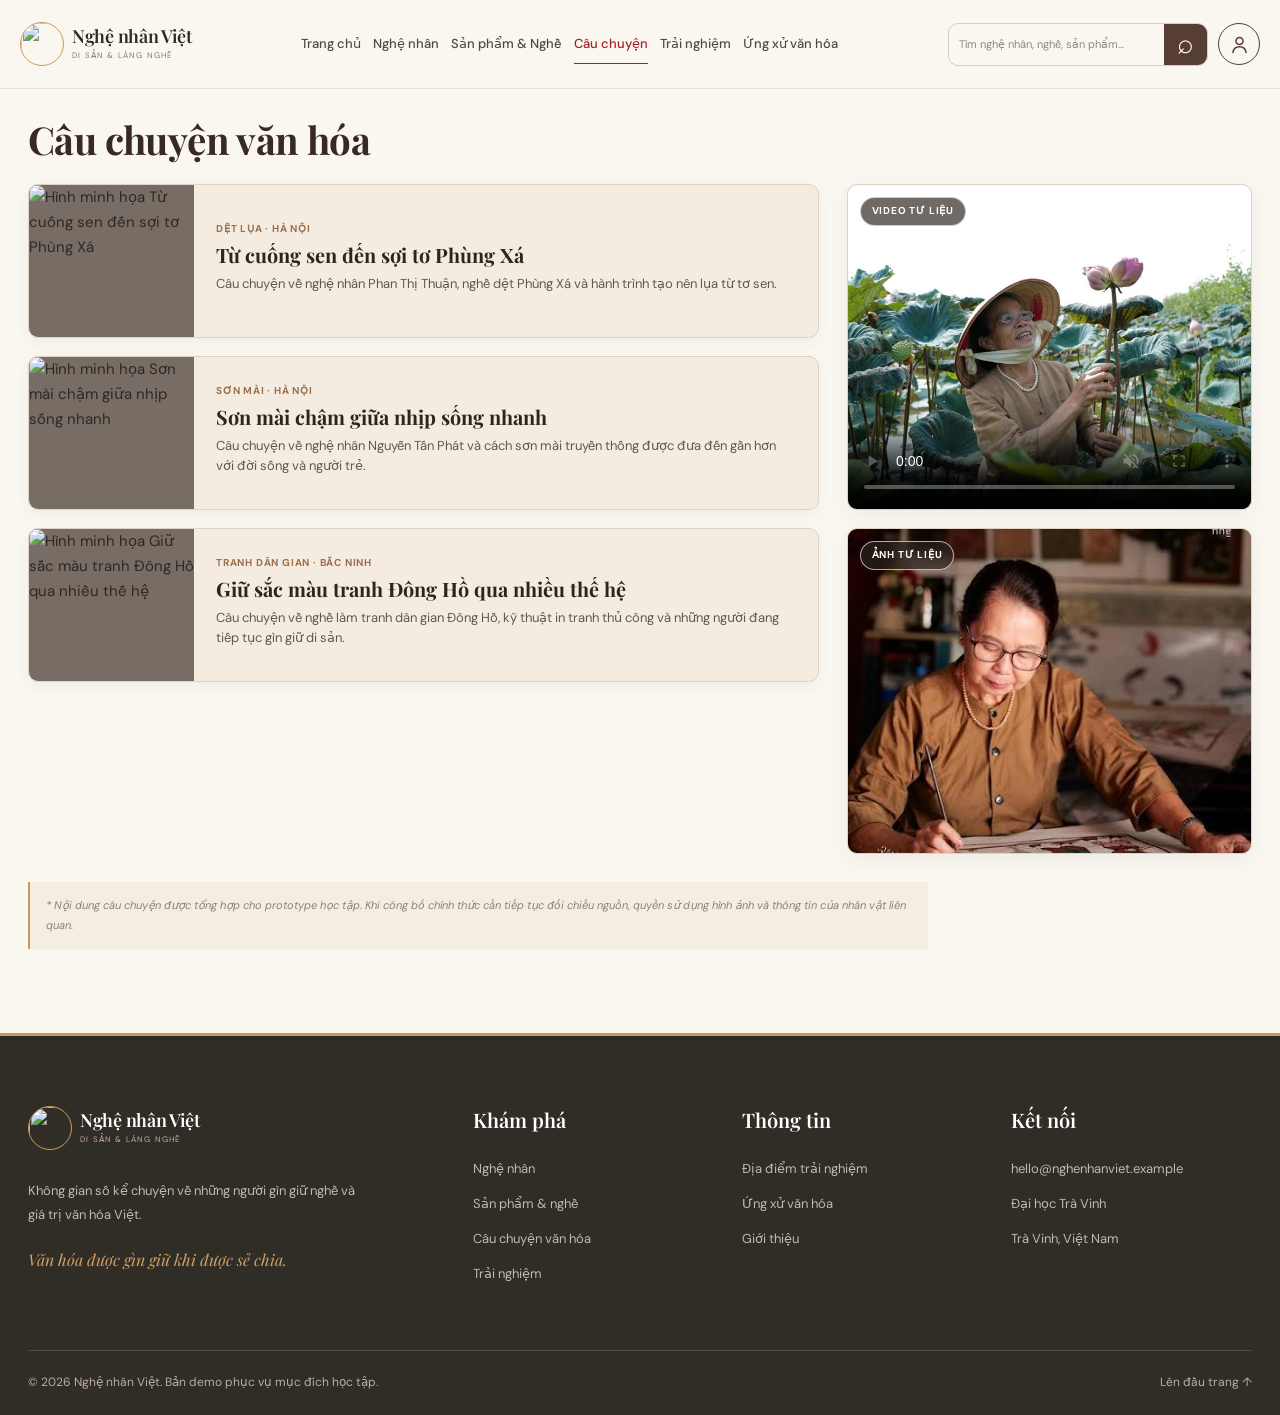
==== html/cau-chuyen-van-hoa.html @ 0ec43ced "first commit" ====
<!doctype html>
<html lang="vi">
<head>
<meta charset="utf-8">
<meta name="viewport" content="width=device-width, initial-scale=1">
<meta name="description" content="Những câu chuyện về nghệ nhân, làng nghề và tri thức văn hóa được lưu truyền qua nhiều thế hệ.">
<meta name="theme-color" content="#faf7f1">
<title>Câu chuyện văn hóa | Nghệ nhân Việt</title>

<link rel="preconnect" href="https://fonts.googleapis.com">
<link rel="preconnect" href="https://fonts.gstatic.com" crossorigin>
<link href="https://fonts.googleapis.com/css2?family=DM+Sans:wght@400;500;600;700&amp;family=Playfair+Display:wght@400;500;600;700&amp;display=swap" rel="stylesheet">

<link rel="stylesheet" href="../css/stylecauchuyenvanhoa.css">

<script src="../js/script.js" defer></script>
<script src="../js/search.js" defer></script>
<script src="../js/content-data.js" defer></script>
<script>
window.addEventListener('DOMContentLoaded', () => {
  if (window.NepVietData && Array.isArray(window.NepVietData.stories) && window.NepVietData.stories.length < 4) {
    window.NepVietData.stories.push({
      id: 4,
      title: 'Giữ hồn mộc Kim Bồng bên dòng Thu Bồn',
      shortTitle: 'Mộc Kim Bồng',
      category: 'Mộc truyền thống · Đà Nẵng',
      artistId: 4,
      image: '../images/artisans/huynh-suong/portrait.webp',
      inlineImage: '../images/artisans/huynh-suong/portrait.webp',
      description: 'Câu chuyện về Nghệ nhân Ưu tú Huỳnh Sướng và hành trình nối dài nghề mộc Kim Bồng từ trùng tu kiến trúc cổ đến du lịch làng nghề.',
      lead: 'Từ những nhát đục cha truyền con nối bên dòng Thu Bồn, nghề mộc Kim Bồng vẫn bền bỉ hiện diện trong kiến trúc gỗ và những sản phẩm thủ công tinh xảo.',
      opening: 'Sinh ra trong gia đình nhiều đời làm nghề mộc tại Cẩm Kim, Hội An, Nghệ nhân Ưu tú Huỳnh Sướng tiếp nối kỹ thuật chạm khắc gỗ truyền thống và góp phần đào tạo nhiều thế hệ thợ trẻ tại địa phương.',
      sections: [
        {
          title: 'Từ nghề mộc gia truyền đến bảo tồn kiến trúc cổ',
          text: 'Nghề mộc Kim Bồng gắn liền với những công trình nhà gỗ, đình chùa và phố cổ Hội An. Kỹ thuật ghép mộng và chạm khắc thủ công đòi hỏi sự am hiểu chất liệu gỗ cũng như đôi tay lành nghề.'
        }
      ],
      quote: 'Giữ nghề là giữ lấy ký ức và tâm huyết của bao thế hệ cha ông gửi vào từng thớ gỗ.',
      sources: []
    });
  }
}, { capture: true });
</script>
<script src="../js/content-pages.js" defer></script>
<script src="../js/luutam.js" defer></script>
</head>

<body data-page="stories">

<a class="skip-link" href="#main">Bỏ qua điều hướng</a>

<header class="site-header" id="top">
<div class="container header-inner">

<a class="brand" href="./index.html" aria-label="Nghệ nhân Việt - Trang chủ">
<img class="brand-mark-image" src="../images/logo-nghe-nhan.jpg" alt="" aria-hidden="true">
<span class="brand-copy">
<strong>Nghệ nhân Việt</strong>
<small>Di sản &amp; làng nghề</small>
</span>
</a>

<button class="menu-toggle" type="button" aria-label="Mở menu" aria-expanded="false" aria-controls="primary-nav">
<span></span><span></span><span></span>
</button>

<nav class="primary-nav" id="primary-nav" aria-label="Điều hướng chính">
<a class="nav-link" href="./index.html">Trang chủ</a>
<a class="nav-link" href="./nghe-nhan.html">Nghệ nhân</a>
<a class="nav-link" href="./san-pham.html">Sản phẩm &amp; Nghề</a>
<a class="nav-link active" href="./cau-chuyen-van-hoa.html" aria-current="page">Câu chuyện</a>
<a class="nav-link" href="./trai-nghiem.html">Trải nghiệm</a>
<a class="nav-link" href="./huong-dan-van-hoa.html">Ứng xử văn hóa</a>
</nav>

<div class="header-search-wrap">
<form class="header-search" action="tim-kiem.html" method="get" role="search">
<label class="visually-hidden" for="header-q">Tìm nội dung</label>
<input id="header-q" name="q" type="search" placeholder="Tìm nghệ nhân, nghề, sản phẩm...">
<button type="submit" aria-label="Tìm kiếm">⌕</button>
</form>
</div>

<div class="header-account">
<a class="header-me" href="./toi.html" aria-label="Tôi" title="Tôi">
<svg viewBox="0 0 24 24" width="21" height="21" aria-hidden="true">
<circle cx="12" cy="8" r="4" fill="none" stroke="currentColor" stroke-width="1.8"></circle>
<path d="M4.5 21c.7-4.3 3.2-6.5 7.5-6.5s6.8 2.2 7.5 6.5"
fill="none"
stroke="currentColor"
stroke-width="1.8"
stroke-linecap="round"></path>
</svg>
<span class="me-badge" id="me-badge" hidden></span>
</a>
</div>

</div>
</header>

<button
class="floating-back"
type="button"
aria-label="Quay lại trang trước"
onclick="if (history.length > 1) { history.back(); } else { window.location.href='./index.html'; }"
>
<span aria-hidden="true">←</span>
</button>

<main id="main">

<section class="story-page-section" aria-labelledby="story-page-title">
<div class="container">

<header class="story-page-header">
<h1 id="story-page-title">Câu chuyện văn hóa</h1>
</header>

<div class="story-main-layout">

<!-- CỘT TRÁI: DANH SÁCH CÂU CHUYỆN DẠNG THẺ NGANG -->
<div class="story-list-column">
<div class="content-grid story-editorial-grid" id="story-grid"></div>

<noscript>
Bật JavaScript để hiển thị danh sách và liên kết chi tiết.
</noscript>
</div>

<!-- CỘT PHẢI: KHUNG VIDEO Ở TRÊN & KHUNG ẢNH Ở DƯỚI -->
<aside class="story-media-sidebar" aria-label="Tư liệu video và hình ảnh làng nghề">

<div class="story-media-box story-video-box">
<video
class="story-side-video"
controls
autoplay
muted
loop
playsinline
poster="../images/thuan.jpg"
>
<source src="../images/video-lang-nghe.mp4" type="video/mp4">
Trình duyệt của bạn không hỗ trợ phát video.
</video>
<span class="story-media-tag">Video tư liệu</span>
</div>

<div class="story-media-box story-photo-box">
<img
class="story-side-image"
src="../images/oanh.jpg"
alt="Hình ảnh tư liệu câu chuyện văn hóa làng nghề"
loading="lazy"
>
<span class="story-media-tag">Ảnh tư liệu</span>
</div>

</aside>

</div>

<p class="demo-note">
* Nội dung câu chuyện được tổng hợp cho prototype học tập.
Khi công bố chính thức cần tiếp tục đối chiếu nguồn, quyền sử dụng hình ảnh
và thông tin của nhân vật liên quan.
</p>

</div>
</section>

</main>

<footer class="site-footer" id="footer">
<div class="container footer-main">

<div class="footer-brand">
<a class="brand brand-light" href="./index.html">
<img class="brand-mark-image" src="../images/logo-nghe-nhan.jpg" alt="" aria-hidden="true">
<span class="brand-copy">
<strong>Nghệ nhân Việt</strong>
<small>Di sản &amp; làng nghề</small>
</span>
</a>
<p>Không gian số kể chuyện về những người gìn giữ nghề và giá trị văn hóa Việt.</p>
<span class="footer-motto">Văn hóa được gìn giữ khi được sẻ chia.</span>
</div>

<div class="footer-column">
<h3>Khám phá</h3>
<a href="./nghe-nhan.html">Nghệ nhân</a>
<a href="./san-pham.html">Sản phẩm &amp; nghề</a>
<a href="./cau-chuyen-van-hoa.html">Câu chuyện văn hóa</a>
<a href="./trai-nghiem.html">Trải nghiệm</a>
</div>

<div class="footer-column">
<h3>Thông tin</h3>
<a href="./trai-nghiem.html">Địa điểm trải nghiệm</a>
<a href="./huong-dan-van-hoa.html">Ứng xử văn hóa</a>
<a href="./index.html#about">Giới thiệu</a>
</div>

<div class="footer-column footer-contact">
<h3>Kết nối</h3>
<a href="mailto:hello@nghenhanviet.example">hello@nghenhanviet.example</a>
<span>Đại học Trà Vinh</span>
<span>Trà Vinh, Việt Nam</span>
</div>

</div>

<div class="container footer-bottom">
<span>© 2026 Nghệ nhân Việt. Bản demo phục vụ mục đích học tập.</span>
<a href="#top">Lên đầu trang ↑</a>
</div>
</footer>

<button class="back-to-top" type="button" aria-label="Lên đầu trang">↑</button>

<script>
(() => {
    const backButton = document.querySelector('.floating-back');
    if (!backButton) return;

    const toggleBackButton = () => {
        if (window.scrollY > 160) {
            backButton.classList.add('is-visible');
        } else {
            backButton.classList.remove('is-visible');
        }
    };

    window.addEventListener('scroll', toggleBackButton, { passive: true });
    toggleBackButton();
})();
</script>

</body>
</html>
---- css/stylecauchuyenvanhoa.css ----
body {
    opacity: 1;
    transition: opacity .22s ease;
}

body.page-leaving {
    opacity: 0;
}

body.page-entering {
    animation: pageEnter .35s ease both;
}

@keyframes pageEnter {
    from { opacity: 0; }
    to { opacity: 1; }
}

/* 1. CƠ BẢN ----------------------------------------------- */

*, *::before, *::after { box-sizing: border-box; }

html { scroll-behavior: smooth; }

body {
    margin: 0;
    min-width: 320px;
    background: #faf7f1;
    color: #2d2824;
    font-family: "DM Sans", Arial, sans-serif;
    font-size: 15px;
    line-height: 1.65;
    -webkit-font-smoothing: antialiased;
}

a { color: inherit; text-decoration: none; }

img { display: block; max-width: 100%; }

button, input, select { font: inherit; }

button { cursor: pointer; }

:where(a, button, input, select):focus-visible { outline: 2px solid #c99b5b; outline-offset: 3px; }

.container { width: min(1320px, calc(100% - 56px)); margin-inline: auto; }

.visually-hidden {
    position: absolute;
    width: 1px;
    height: 1px;
    margin: -1px;
    padding: 0;
    overflow: hidden;
    clip: rect(0, 0, 0, 0);
    white-space: nowrap;
    border: 0;
}

.skip-link {
    position: fixed;
    z-index: 1000;
    top: 8px;
    left: 12px;
    padding: 10px 15px;
    background: #ffffff;
    color: #573e32;
    border-radius: 10px;
    transform: translateY(-160%);
}

.skip-link:focus { transform: translateY(0); }

/* 2. HEADER — ĐỒNG BỘ TRANG INDEX ------------------------- */

.site-header {
    position: relative;
    z-index: 50;
    background: #faf7f1;
    border-bottom: 1px solid #eadfce;
}

.header-inner {
    width: min(1800px, calc(100% - 64px));
    min-height: 88px;
    margin-inline: auto;
    display: flex;
    align-items: center;
    flex-wrap: nowrap;
    gap: 14px;
}

.brand {
    display: inline-flex;
    flex: 0 0 auto;
    align-items: center;
    gap: 12px;
    min-width: 0;
}

.brand-mark-image {
    width: 54px;
    height: 54px;
    border: 1px solid #c99b5b;
    border-radius: 50%;
    object-fit: cover;
    object-position: center;
}

.brand-copy { display: flex; flex-direction: column; }

.brand-copy strong {
    font: 600 22px/1.22 "Playfair Display", Georgia, serif;
    letter-spacing: -0.3px;
    white-space: nowrap;
}

.brand-copy small {
    color: #8c796b;
    font-size: 10px;
    text-transform: uppercase;
    letter-spacing: 2px;
    line-height: 1.8;
    white-space: nowrap;
}

.primary-nav {
    display: flex;
    flex: 1 1 auto;
    align-items: center;
    justify-content: center;
    gap: 40px;
    min-width: max-content;
}

.nav-link {
    position: relative;
    display: inline-flex;
    align-items: center;
    min-height: 48px;
    color: #514740;
    font-size: 14.4px;
    font-weight: 500;
    white-space: nowrap;
    transition: color .2s ease;
}

.nav-link::after {
    content: "";
    position: absolute;
    bottom: 4px;
    left: 0;
    right: 0;
    height: 1px;
    background: #a12228;
    transform: scaleX(0);
    transform-origin: left;
    transition: transform .22s ease;
}

.nav-link:hover, .nav-link.active { color: #a12228; }

.nav-link:hover::after, .nav-link.active::after { transform: scaleX(1); }

.header-search-wrap {
    position: relative;
    display: flex;
    align-items: center;
    flex: 0 1 360px;
    min-width: 190px;
    max-width: 435px;
}

.header-search {
    display: flex;
    align-items: stretch;
    width: 100%;
    height: 43px;
    margin: 0;
    overflow: hidden;
    border: 1px solid #d7ccbd;
    border-radius: 10px;
    background: #faf7f1;
}

.header-search input {
    flex: 1 1 auto;
    min-width: 0;
    padding: 0 14px;
    border: 0;
    border-radius: 0;
    outline: 0;
    background: transparent;
    color: #2d2824;
    font-size: 13px;
}

.header-search input::placeholder { color: #90877e; opacity: 1; }

.header-search:focus-within { outline: 2px solid #c99b5b; outline-offset: 2px; }

.header-search button {
    flex: 0 0 48px;
    border: 0;
    border-radius: 0;
    background: #573e32;
    color: #ffffff;
    font-size: 28px;
    line-height: 1;
}

.header-search button:hover { background: #382921; }

.header-account {
    display: flex;
    flex: 0 0 auto;
    align-items: center;
    gap: 9px;
}

.header-me {
    position: relative;
    display: inline-flex;
    align-items: center;
    justify-content: center;
    flex: 0 0 42px;
    width: 42px;
    height: 42px;
    border: 1px solid #573e32;
    border-radius: 50%;
    background: #faf7f1;
    color: #573e32;
    transition: background .2s ease, color .2s ease, transform .2s ease;
}

.header-me:hover {
    background: #573e32;
    color: #ffffff;
    transform: translateY(-1px);
}

.header-me svg { pointer-events: none; }

.me-badge {
    position: absolute;
    top: -5px;
    right: -5px;
    display: grid;
    place-items: center;
    min-width: 18px;
    height: 18px;
    padding: 0 5px;
    border: 2px solid #faf7f1;
    border-radius: 999px;
    background: #a12228;
    color: #ffffff;
    font-size: 9px;
    font-weight: 700;
    line-height: 1;
}

.me-badge[hidden] { display: none; }

.search-suggest-panel {
    position: absolute;
    z-index: 120;
    top: calc(100% + 10px);
    left: 0;
    width: 100%;
    max-height: min(445px, 64vh);
    overflow-y: auto;
    padding: 9px;
    border: 1px solid #e0d3c3;
    border-radius: 10px;
    background: #fffcf6;
    box-shadow: 0 16px 38px rgba(41, 31, 25, .20);
    color: #382921;
}

.header-search-wrap .search-suggest-panel {
    right: 0;
    left: auto;
    width: min(420px, calc(100vw - 30px));
}

.search-suggest-panel[hidden] { display: none; }

.search-suggest-heading {
    padding: 6px 10px 9px;
    color: #8b6d53;
    font-size: 11px;
    font-weight: 700;
    letter-spacing: .9px;
    text-transform: uppercase;
}

.search-suggest-item {
    display: flex;
    align-items: center;
    gap: 11px;
    width: 100%;
    min-height: 64px;
    padding: 9px 10px;
    border-radius: 8px;
    color: #382921;
}

.search-suggest-item:hover,
.search-suggest-item.is-active,
.search-suggest-item:focus-visible { background: #f3ecde; outline: none; }

.search-suggest-icon {
    display: grid;
    place-items: center;
    flex: 0 0 36px;
    width: 36px;
    height: 36px;
    border: 1px solid #e0cbb4;
    border-radius: 9px;
    background: #f5e9d8;
    color: #905b32;
    font-size: 11px;
    font-weight: 700;
}

.search-suggest-item[data-type="Sản phẩm"] .search-suggest-icon {
    background: #f5e5e2;
    border-color: #e2c2bf;
    color: #9a3030;
}

.search-suggest-body { flex: 1; min-width: 0; }

.search-suggest-type { color: #9c6e49; font-size: 10px; font-weight: 700; }

.search-suggest-title {
    display: block;
    overflow: hidden;
    text-overflow: ellipsis;
    white-space: nowrap;
    color: #382921;
    font-size: 13px;
    font-weight: 700;
    line-height: 1.45;
}

.search-suggest-desc {
    display: block;
    overflow: hidden;
    text-overflow: ellipsis;
    white-space: nowrap;
    color: #706760;
    font-size: 11px;
    line-height: 1.4;
}

.search-suggest-arrow { color: #a12228; font-size: 17px; }

.search-suggest-empty { padding: 16px 11px; color: #706760; font-size: 13px; }

.search-suggest-footer {
    display: block;
    margin-top: 5px;
    padding: 11px 10px 5px;
    border-top: 1px solid #eaded0;
    color: #9b2429;
    font-size: 12px;
    font-weight: 700;
    text-align: center;
}

.search-suggest-footer:hover { color: #6d171c; text-decoration: underline; }

.menu-toggle { display: none; }

/* 3. BỐ CỤC CHÍNH THEO HÌNH 1 (DANH SÁCH TRÁI + VIDEO/ẢNH PHẢI) */

.story-page-section {
    padding: 28px 0 84px;
}

.story-page-header {
    margin: 0 0 22px;
}

.story-page-header h1 {
    margin: 0;
    color: #382921;
    font: 700 clamp(30px, 3vw, 42px)/1.18 "Playfair Display", Georgia, serif;
    letter-spacing: -0.6px;
}

/* Lưới 2 cột: Cột trái (Danh sách câu chuyện) - Cột phải (Video & Ảnh) */
.story-main-layout {
    display: grid;
    grid-template-columns: minmax(0, 1.95fr) minmax(300px, 1fr);
    align-items: stretch;
    gap: 28px;
}

.story-list-column {
    min-width: 0;
}

/* Cột trái: 4 hàng câu chuyện xếp dọc */
.content-grid {
    counter-reset: story-card;
    display: flex;
    flex-direction: column;
    gap: 18px;
}

/* Mỗi thẻ câu chuyện nằm ngang: ảnh trái, chữ phải */
.content-card {
    counter-increment: story-card;
    position: relative;
    display: grid;
    grid-template-columns: 165px minmax(0, 1fr);
    align-items: stretch;
    height: 154px;
    min-height: 154px;
    overflow: hidden;
    border: 1px solid #dfd2c2;
    border-radius: 10px;
    background: #f4ece0;
    box-shadow: 0 4px 14px rgba(58, 42, 32, .05);
    transition:
        transform .22s ease,
        box-shadow .22s ease,
        border-color .22s ease;
}

.content-card[hidden] {
    display: none;
}

.content-card:hover {
    border-color: #c99b5b;
    transform: translateY(-2px);
    box-shadow: 0 12px 26px rgba(58, 42, 32, .10);
}

/* Ô ảnh bên trái thẻ câu chuyện */
.content-card-image {
    position: relative;
    display: block;
    width: 100%;
    height: 100%;
    overflow: hidden;
    background: #776d65;
}

.content-card-image img {
    width: 100%;
    height: 100%;
    object-fit: cover;
    object-position: center;
    transition: transform .45s ease;
}

.content-card:hover .content-card-image img {
    transform: scale(1.04);
}

/* Phần chữ bên phải thẻ câu chuyện */
.content-card-body {
    display: flex;
    flex-direction: column;
    justify-content: center;
    min-width: 0;
    padding: 14px 22px;
}

.card-kicker {
    margin: 0 0 5px;
    color: #9c6e49;
    font-size: 10px;
    font-weight: 700;
    letter-spacing: .8px;
    text-transform: uppercase;
}

.content-card-body h2 {
    margin: 0 0 6px;
    color: #2d241e;
    font: 700 clamp(18px, 1.55vw, 22px)/1.28 "Playfair Display", Georgia, serif;
    overflow: hidden;
    text-overflow: ellipsis;
    white-space: nowrap;
}

.content-card-body h2 a:hover {
    color: #a12228;
}

.content-card-body > p:not(.card-kicker) {
    margin: 0 0 8px;
    color: #635850;
    font-size: 13px;
    line-height: 1.5;
    max-height: 3em;
    overflow: hidden;
}

.card-link {
    display: inline-flex;
    align-items: center;
    align-self: flex-start;
    gap: 6px;
    margin-top: auto;
    color: #a12228;
    font-size: 12px;
    font-weight: 700;
    transition: gap .2s ease;
}

.card-link span {
    color: #b5874e;
    font-size: 15px;
}

.card-link:hover {
    gap: 11px;
}

/* 4. CỘT PHẢI: KHUNG VIDEO Ở TRÊN & KHUNG ẢNH Ở DƯỚI */

.story-media-sidebar {
    display: flex;
    flex-direction: column;
    gap: 18px;
    min-width: 0;
}

/* Mỗi khung cao bằng đúng 2 thẻ câu chuyện + 1 khoảng cách (154*2 + 18 = 326px) */
.story-media-box {
    position: relative;
    width: 100%;
    height: 326px;
    overflow: hidden;
    border: 1px solid #dfd2c2;
    border-radius: 10px;
    background: #d8cfc3;
    box-shadow: 0 6px 20px rgba(58, 42, 32, .06);
}

.story-side-video,
.story-side-image {
    display: block;
    width: 100%;
    height: 100%;
    object-fit: cover;
    object-position: center;
}

.story-media-tag {
    position: absolute;
    z-index: 3;
    top: 12px;
    left: 12px;
    padding: 5px 11px;
    border: 1px solid rgba(255, 255, 255, .65);
    border-radius: 999px;
    background: rgba(45, 36, 30, .68);
    color: #ffffff;
    font-size: 10px;
    font-weight: 700;
    letter-spacing: .8px;
    text-transform: uppercase;
    pointer-events: none;
    backdrop-filter: blur(6px);
    -webkit-backdrop-filter: blur(6px);
}

.demo-note {
    max-width: 900px;
    margin: 28px 0 0;
    padding: 14px 16px;
    border-left: 2px solid #c99b5b;
    background: #f4ede2;
    color: #8b8179;
    font-size: 11px;
    font-style: italic;
    line-height: 1.75;
}

/* NÚT QUAY LẠI GHIM THEO MÀN HÌNH */
.floating-back {
    position: fixed;
    z-index: 70;
    top: 105px;
    left: 15px;
    display: inline-flex;
    align-items: center;
    justify-content: center;
    width: 46px;
    height: 46px;
    padding: 0;
    border: 1px solid #d8ccbc;
    border-radius: 10px;
    background: rgba(255, 252, 246, .97);
    color: #573e32;
    box-shadow: 0 6px 20px rgba(57, 43, 30, .10);
    backdrop-filter: blur(8px);
    -webkit-backdrop-filter: blur(8px);
    opacity: 0;
    visibility: hidden;
    pointer-events: none;
    transform: translateX(-10px);
    transition:
        opacity .25s ease,
        visibility .25s ease,
        transform .25s ease,
        background .2s ease,
        color .2s ease,
        border-color .2s ease;
}

.floating-back.is-visible {
    opacity: 1;
    visibility: visible;
    pointer-events: auto;
    transform: translateX(0);
}

.floating-back span {
    font-size: 20px;
    line-height: 1;
}

.floating-back:hover {
    border-color: #573e32;
    background: #573e32;
    color: #ffffff;
}

/* 5. FOOTER ----------------------------------------------- */

.site-footer { border-top: 3px solid #c99b5b; background: #302c26; color: #eee6dc; }

.footer-main { display: grid; grid-template-columns: 1.8fr 1fr 1fr 1.1fr; gap: 50px; padding: 70px 0 65px; }

.brand-light .brand-copy strong { color: #ffffff; }

.brand-light .brand-copy small { color: #c4ac93; }

.footer-brand > p { max-width: 330px; margin: 20px 0 0; color: #c3b8ae; font-size: 13px; line-height: 1.85; }

.footer-motto { display: block; margin-top: 22px; color: #d1a16a; font: italic 16px "Playfair Display", "Noto Serif", Georgia, serif; }

.footer-column { display: flex; flex-direction: column; align-items: flex-start; gap: 13px; }

.footer-column h3 { margin: 0 0 12px; color: #ffffff; font: 600 20px "Playfair Display", "Noto Serif", Georgia, serif; }

.footer-column a, .footer-column > span { color: #c3b8ae; font-size: 13px; line-height: 1.7; }

.footer-column a:hover { color: #c99b5b; }

.footer-bottom { display: flex; align-items: center; justify-content: space-between; gap: 20px; padding: 22px 0; border-top: 1px solid #51483f; color: #bcaea3; font-size: 12px; }

.footer-bottom a:hover { color: #c99b5b; }

/* 6. LÊN ĐẦU TRANG ---------------------------------------- */

.back-to-top {
    position: fixed;
    z-index: 45;
    right: 24px;
    bottom: 24px;
    width: 46px;
    height: 46px;
    border: 1px solid #a12228;
    border-radius: 10px;
    background: #a12228;
    color: #ffffff;
    font-size: 24px;
    opacity: 0;
    pointer-events: none;
    transform: translateY(8px);
    transition: opacity .25s ease, transform .25s ease;
}

.back-to-top.is-visible, .back-to-top.visible, .back-to-top.show { opacity: 1; pointer-events: auto; transform: translateY(0); }

.back-to-top:hover { background: #811a20; }

/* 7. RESPONSIVE ------------------------------------------- */

@media (min-width: 1280px) and (max-width: 1499px) {
    .header-inner { width: calc(100% - 40px); gap: 10px; }
    .brand { gap: 8px; }
    .brand-mark-image { width: 44px; height: 44px; }
    .brand-copy strong { font-size: 18px; }
    .brand-copy small { font-size: 8px; letter-spacing: 1.2px; }
    .primary-nav { gap: 12px; }
    .nav-link { font-size: 13px; }
    .header-search-wrap { flex-basis: 260px; min-width: 155px; }
    .header-search input { padding: 0 10px; font-size: 11px; }
    .header-search button { flex-basis: 43px; }
    .header-account { gap: 6px; }
}

@media (max-width: 1279px) {
    .container {
        width: calc(100% - 44px);
    }

    .header-inner {
        width: calc(100% - 44px);
        min-height: 76px;
        display: grid;
        grid-template-columns: auto minmax(150px, 1fr) auto auto;
        grid-template-areas: "brand search account toggle";
        gap: 12px;
    }

    .header-inner > .brand { grid-area: brand; }

    .header-inner > .header-search-wrap {
        grid-area: search;
        width: 100%;
        max-width: none;
        min-width: 0;
    }

    .header-inner > .header-account {
        grid-area: account;
    }

    .menu-toggle {
        grid-area: toggle;
        display: flex;
        flex-direction: column;
        align-items: center;
        justify-content: center;
        gap: 5px;
        width: 43px;
        height: 43px;
        padding: 9px;
        border: 1px solid #e2d8ca;
        border-radius: 10px;
        background: #faf7f1;
    }

    .menu-toggle span {
        width: 22px;
        height: 2px;
        background: #573e32;
    }

    .primary-nav {
        position: absolute;
        z-index: 80;
        top: 100%;
        left: 0;
        right: 0;
        display: none;
        flex-direction: column;
        align-items: stretch;
        gap: 0;
        min-width: 0;
        padding: 14px 24px 18px;
        border-top: 1px solid #e2d8ca;
        background: #faf7f1;
        box-shadow: 0 12px 22px rgba(30,23,19,.12);
    }

    .primary-nav.open,
    .primary-nav.is-open,
    .menu-toggle[aria-expanded="true"] + .primary-nav {
        display: flex;
    }

    .nav-link {
        width: 100%;
        min-height: 48px;
        padding: 0 7px;
        border-bottom: 1px solid #e2d8ca;
        font-size: 15px;
    }

    .nav-link::after {
        display: none;
    }
}

@media (max-width: 1020px) {
    .story-main-layout {
        grid-template-columns: 1fr;
    }

    .story-media-sidebar {
        display: grid;
        grid-template-columns: 1fr 1fr;
        gap: 18px;
    }

    .story-media-box {
        height: 280px;
    }

    .footer-main {
        grid-template-columns: 1.5fr 1fr 1fr;
    }

    .footer-contact {
        grid-column: 2 / 4;
    }
}

@media (max-width: 760px) {
    .container,
    .header-inner {
        width: calc(100% - 36px);
    }

    .header-inner {
        grid-template-columns: minmax(0, 1fr) auto auto;
        grid-template-areas:
            "brand account toggle"
            "search search search";
        gap: 10px;
        padding: 12px 0;
    }

    .header-search-wrap { width: 100%; }
    .header-search { height: 42px; }
    .brand-mark-image { width: 46px; height: 46px; }
    .brand-copy strong { font-size: 18px; }
    .brand-copy small { font-size: 8px; }
    .header-me { width: 36px; height: 36px; flex-basis: 36px; }
    .header-me svg { width: 18px; height: 18px; }
    .header-search input { font-size: 12px; }
    .header-search button { flex-basis: 46px; }

    .floating-back {
        top: auto;
        left: 16px;
        bottom: 18px;
        width: 42px;
        height: 42px;
    }

    .story-page-section {
        padding: 22px 0 68px;
    }

    .content-card {
        grid-template-columns: 130px minmax(0, 1fr);
        height: auto;
        min-height: 140px;
    }

    .content-card-body h2 {
        white-space: normal;
    }

    .story-media-sidebar {
        grid-template-columns: 1fr;
    }

    .story-media-box {
        height: 240px;
    }

    .footer-main {
        grid-template-columns: repeat(2, minmax(0, 1fr));
    }

    .footer-brand {
        grid-column: 1 / -1;
    }

    .footer-contact {
        grid-column: auto;
    }
}

@media (max-width: 540px) {
    .container,
    .header-inner {
        width: calc(100% - 30px);
    }

    .header-inner {
        column-gap: 7px;
    }

    .brand {
        gap: 7px;
    }

    .brand-mark-image {
        width: 38px;
        height: 38px;
    }

    .brand-copy strong {
        font-size: 15px;
    }

    .brand-copy small {
        font-size: 7px;
        letter-spacing: 1px;
    }

    .menu-toggle {
        width: 38px;
        height: 38px;
    }

    .header-search input {
        font-size: 11px;
    }

    .content-card {
        grid-template-columns: 108px minmax(0, 1fr);
        min-height: 126px;
    }

    .content-card-body {
        padding: 12px 14px;
    }

    .content-card-body h2 {
        font-size: 17px;
    }

    .footer-main {
        grid-template-columns: repeat(2, minmax(0, 1fr));
        gap: 28px;
        padding: 55px 0;
    }

    .footer-contact {
        grid-column: 1 / -1;
    }

    .footer-bottom {
        align-items: flex-start;
        flex-direction: column;
    }
}

@media (prefers-reduced-motion: reduce) {
    html {
        scroll-behavior: auto;
    }

    body,
    body.page-entering {
        transition: none;
        animation: none;
    }

    *,
    *::before,
    *::after {
        transition-duration: .01ms !important;
        animation-duration: .01ms !important;
    }
}
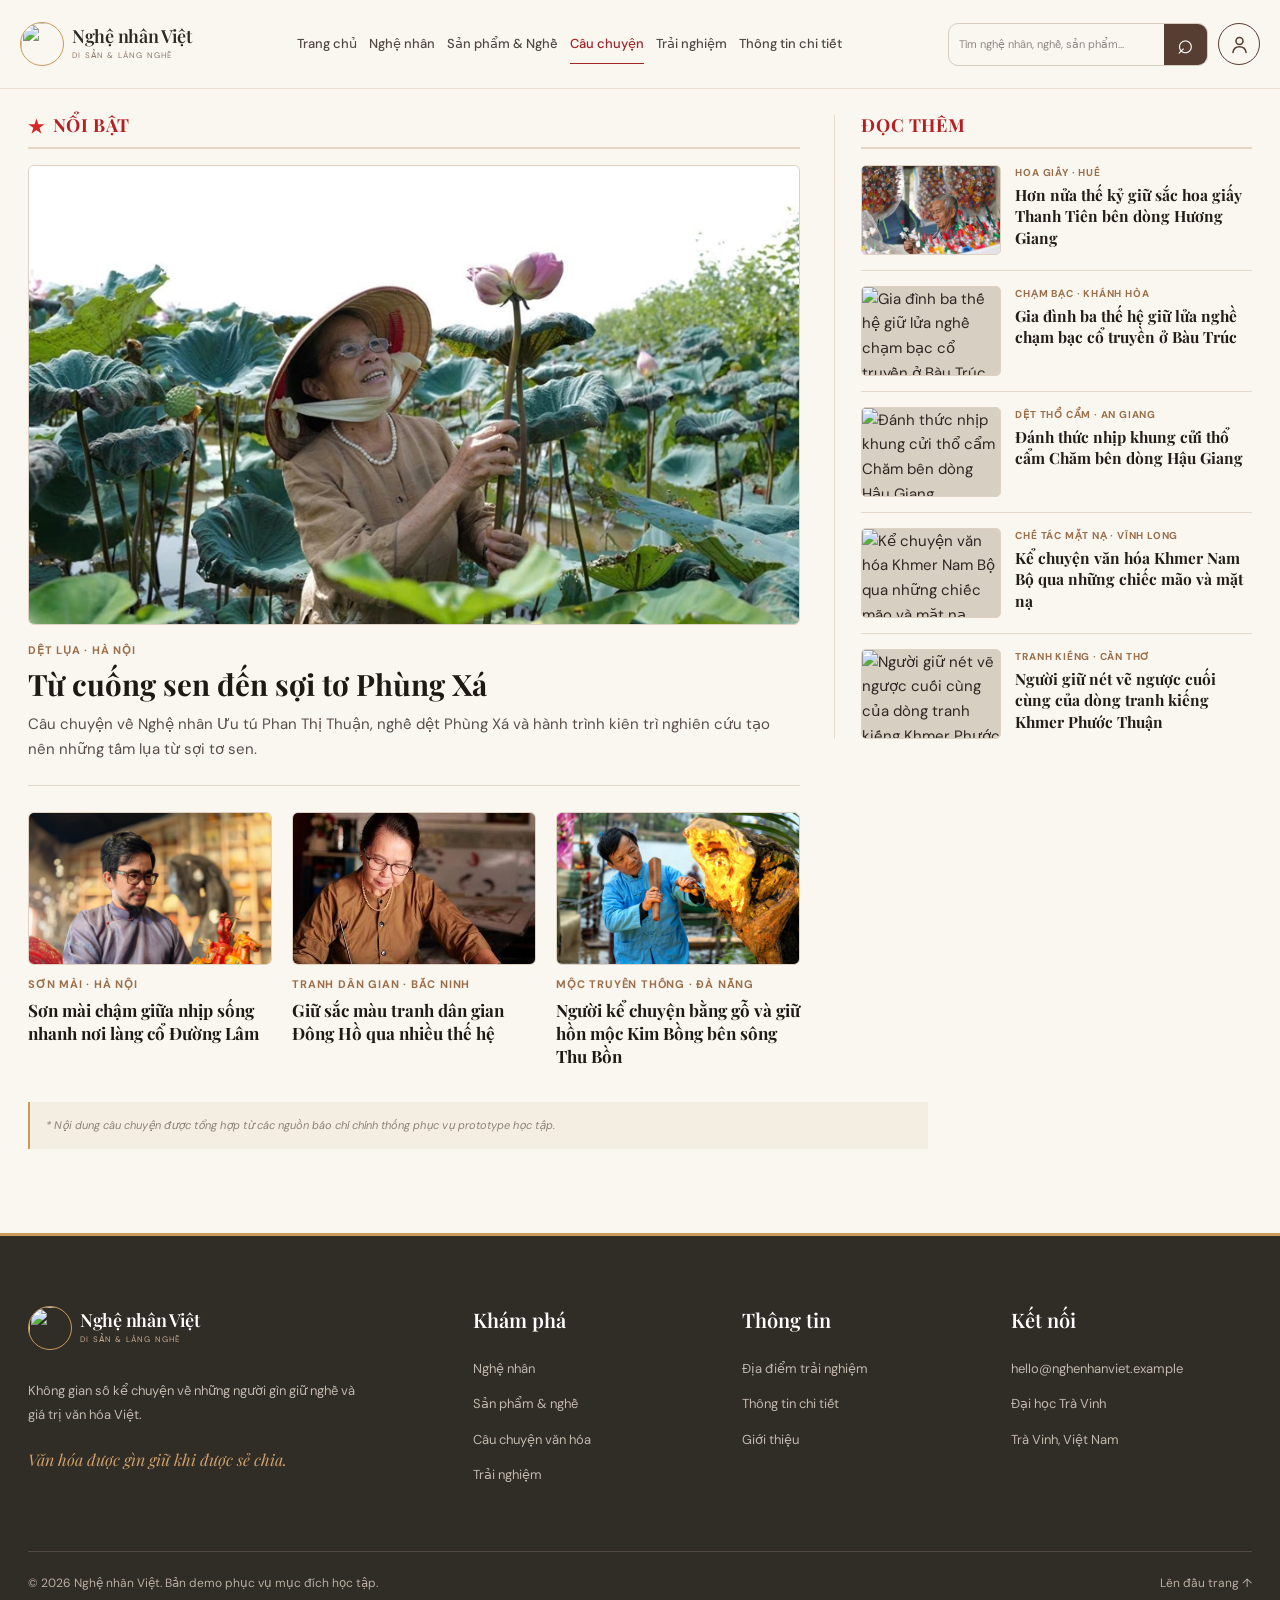
==== commit 39db7b6f: "2" ====
--- a/html/cau-chuyen-van-hoa.html
+++ b/html/cau-chuyen-van-hoa.html
@@ -16,32 +16,6 @@
 <script src="../js/script.js" defer></script>
 <script src="../js/search.js" defer></script>
 <script src="../js/content-data.js" defer></script>
-<script>
-window.addEventListener('DOMContentLoaded', () => {
-  if (window.NepVietData && Array.isArray(window.NepVietData.stories) && window.NepVietData.stories.length < 4) {
-    window.NepVietData.stories.push({
-      id: 4,
-      title: 'Giữ hồn mộc Kim Bồng bên dòng Thu Bồn',
-      shortTitle: 'Mộc Kim Bồng',
-      category: 'Mộc truyền thống · Đà Nẵng',
-      artistId: 4,
-      image: '../images/artisans/huynh-suong/portrait.webp',
-      inlineImage: '../images/artisans/huynh-suong/portrait.webp',
-      description: 'Câu chuyện về Nghệ nhân Ưu tú Huỳnh Sướng và hành trình nối dài nghề mộc Kim Bồng từ trùng tu kiến trúc cổ đến du lịch làng nghề.',
-      lead: 'Từ những nhát đục cha truyền con nối bên dòng Thu Bồn, nghề mộc Kim Bồng vẫn bền bỉ hiện diện trong kiến trúc gỗ và những sản phẩm thủ công tinh xảo.',
-      opening: 'Sinh ra trong gia đình nhiều đời làm nghề mộc tại Cẩm Kim, Hội An, Nghệ nhân Ưu tú Huỳnh Sướng tiếp nối kỹ thuật chạm khắc gỗ truyền thống và góp phần đào tạo nhiều thế hệ thợ trẻ tại địa phương.',
-      sections: [
-        {
-          title: 'Từ nghề mộc gia truyền đến bảo tồn kiến trúc cổ',
-          text: 'Nghề mộc Kim Bồng gắn liền với những công trình nhà gỗ, đình chùa và phố cổ Hội An. Kỹ thuật ghép mộng và chạm khắc thủ công đòi hỏi sự am hiểu chất liệu gỗ cũng như đôi tay lành nghề.'
-        }
-      ],
-      quote: 'Giữ nghề là giữ lấy ký ức và tâm huyết của bao thế hệ cha ông gửi vào từng thớ gỗ.',
-      sources: []
-    });
-  }
-}, { capture: true });
-</script>
 <script src="../js/content-pages.js" defer></script>
 <script src="../js/luutam.js" defer></script>
 </head>
@@ -53,7 +27,7 @@
 <header class="site-header" id="top">
 <div class="container header-inner">
 
-<a class="brand" href="./index.html" aria-label="Nghệ nhân Việt - Trang chủ">
+<a class="brand" href="../index.html" aria-label="Nghệ nhân Việt - Trang chủ">
 <img class="brand-mark-image" src="../images/logo-nghe-nhan.jpg" alt="" aria-hidden="true">
 <span class="brand-copy">
 <strong>Nghệ nhân Việt</strong>
@@ -66,12 +40,12 @@
 </button>
 
 <nav class="primary-nav" id="primary-nav" aria-label="Điều hướng chính">
-<a class="nav-link" href="./index.html">Trang chủ</a>
+<a class="nav-link" href="../index.html">Trang chủ</a>
 <a class="nav-link" href="./nghe-nhan.html">Nghệ nhân</a>
 <a class="nav-link" href="./san-pham.html">Sản phẩm &amp; Nghề</a>
 <a class="nav-link active" href="./cau-chuyen-van-hoa.html" aria-current="page">Câu chuyện</a>
 <a class="nav-link" href="./trai-nghiem.html">Trải nghiệm</a>
-<a class="nav-link" href="./huong-dan-van-hoa.html">Ứng xử văn hóa</a>
+<a class="nav-link" href="./thong-tin-chi-tiet.html">Thông tin chi tiết</a>
 </nav>
 
 <div class="header-search-wrap">
@@ -103,7 +77,7 @@
 class="floating-back"
 type="button"
 aria-label="Quay lại trang trước"
-onclick="if (history.length > 1) { history.back(); } else { window.location.href='./index.html'; }"
+onclick="if (history.length > 1) { history.back(); } else { window.location.href='../index.html'; }"
 >
 <span aria-hidden="true">←</span>
 </button>
@@ -113,58 +87,41 @@
 <section class="story-page-section" aria-labelledby="story-page-title">
 <div class="container">
 
-<header class="story-page-header">
-<h1 id="story-page-title">Câu chuyện văn hóa</h1>
-</header>
 
-<div class="story-main-layout">
 
-<!-- CỘT TRÁI: DANH SÁCH CÂU CHUYỆN DẠNG THẺ NGANG -->
-<div class="story-list-column">
-<div class="content-grid story-editorial-grid" id="story-grid"></div>
+<!-- BỐ CỤC 2 CỘT: CỘT 1 (NỔI BẬT) & CỘT 2 (ĐỌC THÊM) -->
+<div class="story-newspaper-layout" id="story-grid">
+
+<!-- CỘT 1: NỔI BẬT (1 BÀI LỚN Ở TRÊN + 3 BÀI XẾP NGANG Ở DƯỚI) -->
+<div class="story-col-featured">
+<div class="story-section-bar">
+<h2 class="story-col-heading">
+<span class="story-star" aria-hidden="true">★</span>
+NỔI BẬT
+</h2>
+</div>
+
+<div id="story-featured-main"></div>
+<div class="story-sub-grid" id="story-featured-sub"></div>
+</div>
+
+<!-- CỘT 2: ĐỌC THÊM (CÁC CÂU CHUYỆN CÒN LẠI XẾP DỌC) -->
+<aside class="story-col-more" aria-label="Đọc thêm câu chuyện văn hóa">
+<div class="story-section-bar">
+<h2 class="story-col-heading">ĐỌC THÊM</h2>
+</div>
+
+<div class="story-more-list" id="story-more-list"></div>
+</aside>
+
+</div>
 
 <noscript>
 Bật JavaScript để hiển thị danh sách và liên kết chi tiết.
 </noscript>
-</div>
-
-<!-- CỘT PHẢI: KHUNG VIDEO Ở TRÊN & KHUNG ẢNH Ở DƯỚI -->
-<aside class="story-media-sidebar" aria-label="Tư liệu video và hình ảnh làng nghề">
-
-<div class="story-media-box story-video-box">
-<video
-class="story-side-video"
-controls
-autoplay
-muted
-loop
-playsinline
-poster="../images/thuan.jpg"
->
-<source src="../images/video-lang-nghe.mp4" type="video/mp4">
-Trình duyệt của bạn không hỗ trợ phát video.
-</video>
-<span class="story-media-tag">Video tư liệu</span>
-</div>
-
-<div class="story-media-box story-photo-box">
-<img
-class="story-side-image"
-src="../images/oanh.jpg"
-alt="Hình ảnh tư liệu câu chuyện văn hóa làng nghề"
-loading="lazy"
->
-<span class="story-media-tag">Ảnh tư liệu</span>
-</div>
-
-</aside>
-
-</div>
 
 <p class="demo-note">
-* Nội dung câu chuyện được tổng hợp cho prototype học tập.
-Khi công bố chính thức cần tiếp tục đối chiếu nguồn, quyền sử dụng hình ảnh
-và thông tin của nhân vật liên quan.
+* Nội dung câu chuyện được tổng hợp từ các nguồn báo chí chính thống phục vụ prototype học tập.
 </p>
 
 </div>
@@ -176,7 +133,7 @@
 <div class="container footer-main">
 
 <div class="footer-brand">
-<a class="brand brand-light" href="./index.html">
+<a class="brand brand-light" href="../index.html">
 <img class="brand-mark-image" src="../images/logo-nghe-nhan.jpg" alt="" aria-hidden="true">
 <span class="brand-copy">
 <strong>Nghệ nhân Việt</strong>
@@ -198,8 +155,8 @@
 <div class="footer-column">
 <h3>Thông tin</h3>
 <a href="./trai-nghiem.html">Địa điểm trải nghiệm</a>
-<a href="./huong-dan-van-hoa.html">Ứng xử văn hóa</a>
-<a href="./index.html#about">Giới thiệu</a>
+<a href="./thong-tin-chi-tiet.html">Thông tin chi tiết</a>
+<a href="../index.html#about">Giới thiệu</a>
 </div>
 
 <div class="footer-column footer-contact">
@@ -219,23 +176,5 @@
 
 <button class="back-to-top" type="button" aria-label="Lên đầu trang">↑</button>
 
-<script>
-(() => {
-    const backButton = document.querySelector('.floating-back');
-    if (!backButton) return;
-
-    const toggleBackButton = () => {
-        if (window.scrollY > 160) {
-            backButton.classList.add('is-visible');
-        } else {
-            backButton.classList.remove('is-visible');
-        }
-    };
-
-    window.addEventListener('scroll', toggleBackButton, { passive: true });
-    toggleBackButton();
-})();
-</script>
-
 </body>
 </html>
--- a/css/stylecauchuyenvanhoa.css
+++ b/css/stylecauchuyenvanhoa.css
@@ -373,84 +373,82 @@
 
 .menu-toggle { display: none; }
 
-/* 3. BỐ CỤC CHÍNH THEO HÌNH 1 (DANH SÁCH TRÁI + VIDEO/ẢNH PHẢI) */
+/* 3. BỐ CỤC BÁO CHÍ 2 CỘT: NỔI BẬT (TRÁI) & ĐỌC THÊM (PHẢI) */
 
 .story-page-section {
-    padding: 28px 0 84px;
+    padding: 26px 0 84px;
 }
 
 .story-page-header {
-    margin: 0 0 22px;
+    margin: 0 0 18px;
 }
 
 .story-page-header h1 {
     margin: 0;
     color: #382921;
-    font: 700 clamp(30px, 3vw, 42px)/1.18 "Playfair Display", Georgia, serif;
-    letter-spacing: -0.6px;
-}
-
-/* Lưới 2 cột: Cột trái (Danh sách câu chuyện) - Cột phải (Video & Ảnh) */
-.story-main-layout {
+    font: 700 clamp(28px, 2.8vw, 38px)/1.18 "Playfair Display", Georgia, serif;
+    letter-spacing: -0.5px;
+}
+
+/* Lưới 2 cột chuẩn mẫu báo chí */
+.story-newspaper-layout {
     display: grid;
-    grid-template-columns: minmax(0, 1.95fr) minmax(300px, 1fr);
-    align-items: stretch;
-    gap: 28px;
-}
-
-.story-list-column {
+    grid-template-columns: minmax(0, 1.85fr) minmax(320px, 1fr);
+    align-items: start;
+    gap: 34px;
+}
+
+.story-col-featured,
+.story-col-more {
     min-width: 0;
 }
 
-/* Cột trái: 4 hàng câu chuyện xếp dọc */
-.content-grid {
-    counter-reset: story-card;
+/* Thanh tiêu đề cột: ★ NỔI BẬT / ĐỌC THÊM */
+.story-section-bar {
     display: flex;
-    flex-direction: column;
-    gap: 18px;
-}
-
-/* Mỗi thẻ câu chuyện nằm ngang: ảnh trái, chữ phải */
-.content-card {
-    counter-increment: story-card;
-    position: relative;
-    display: grid;
-    grid-template-columns: 165px minmax(0, 1fr);
-    align-items: stretch;
-    height: 154px;
-    min-height: 154px;
-    overflow: hidden;
-    border: 1px solid #dfd2c2;
-    border-radius: 10px;
-    background: #f4ece0;
-    box-shadow: 0 4px 14px rgba(58, 42, 32, .05);
-    transition:
-        transform .22s ease,
-        box-shadow .22s ease,
-        border-color .22s ease;
-}
-
-.content-card[hidden] {
-    display: none;
-}
-
-.content-card:hover {
-    border-color: #c99b5b;
-    transform: translateY(-2px);
-    box-shadow: 0 12px 26px rgba(58, 42, 32, .10);
-}
-
-/* Ô ảnh bên trái thẻ câu chuyện */
-.content-card-image {
-    position: relative;
+    align-items: center;
+    margin-bottom: 16px;
+    padding-bottom: 10px;
+    border-bottom: 2px solid #e3d6c5;
+}
+
+.story-col-heading {
+    display: inline-flex;
+    align-items: center;
+    gap: 8px;
+    margin: 0;
+    color: #b51f24;
+    font: 700 18px/1.2 "Playfair Display", Georgia, serif;
+    letter-spacing: 0.6px;
+    text-transform: uppercase;
+}
+
+.story-star {
+    color: #d62828;
+    font-size: 18px;
+    line-height: 1;
+}
+
+/* --- CỘT 1 PHẦN TRÊN: CÂU CHUYỆN 1 PHÓNG TO --- */
+.story-hero-card {
+    margin-bottom: 26px;
+    padding-bottom: 24px;
+    border-bottom: 1px solid #e3d6c5;
+}
+
+.story-hero-image {
     display: block;
     width: 100%;
-    height: 100%;
+    aspect-ratio: 16 / 9.6;
+    max-height: 460px;
+    margin-bottom: 16px;
     overflow: hidden;
-    background: #776d65;
-}
-
-.content-card-image img {
+    border-radius: 6px;
+    background: #d8cfc3;
+    border: 1px solid #dfd2c2;
+}
+
+.story-hero-image img {
     width: 100%;
     height: 100%;
     object-fit: cover;
@@ -458,123 +456,155 @@
     transition: transform .45s ease;
 }
 
-.content-card:hover .content-card-image img {
-    transform: scale(1.04);
-}
-
-/* Phần chữ bên phải thẻ câu chuyện */
-.content-card-body {
+.story-hero-card:hover .story-hero-image img {
+    transform: scale(1.03);
+}
+
+.story-kicker {
+    margin: 0 0 6px;
+    color: #9c6e49;
+    font-size: 11px;
+    font-weight: 700;
+    letter-spacing: 0.8px;
+    text-transform: uppercase;
+}
+
+.story-hero-title {
+    margin: 0 0 10px;
+    color: #1f1916;
+    font: 700 clamp(24px, 2.3vw, 32px)/1.28 "Playfair Display", Georgia, serif;
+}
+
+.story-hero-title a:hover {
+    color: #a12228;
+}
+
+.story-hero-desc {
+    margin: 0;
+    color: #5a4f47;
+    font-size: 15px;
+    line-height: 1.62;
+}
+
+/* --- CỘT 1 PHẦN DƯỚI: 3 CÂU CHUYỆN XẾP HÀNG NGANG --- */
+.story-sub-grid {
+    display: grid;
+    grid-template-columns: repeat(3, minmax(0, 1fr));
+    gap: 20px;
+}
+
+.story-sub-card {
     display: flex;
     flex-direction: column;
-    justify-content: center;
     min-width: 0;
-    padding: 14px 22px;
-}
-
-.card-kicker {
-    margin: 0 0 5px;
-    color: #9c6e49;
-    font-size: 10px;
-    font-weight: 700;
-    letter-spacing: .8px;
-    text-transform: uppercase;
-}
-
-.content-card-body h2 {
-    margin: 0 0 6px;
-    color: #2d241e;
-    font: 700 clamp(18px, 1.55vw, 22px)/1.28 "Playfair Display", Georgia, serif;
+}
+
+.story-sub-image {
+    display: block;
+    width: 100%;
+    aspect-ratio: 16 / 10;
+    margin-bottom: 10px;
     overflow: hidden;
-    text-overflow: ellipsis;
-    white-space: nowrap;
-}
-
-.content-card-body h2 a:hover {
-    color: #a12228;
-}
-
-.content-card-body > p:not(.card-kicker) {
-    margin: 0 0 8px;
-    color: #635850;
-    font-size: 13px;
-    line-height: 1.5;
-    max-height: 3em;
-    overflow: hidden;
-}
-
-.card-link {
-    display: inline-flex;
-    align-items: center;
-    align-self: flex-start;
-    gap: 6px;
-    margin-top: auto;
-    color: #a12228;
-    font-size: 12px;
-    font-weight: 700;
-    transition: gap .2s ease;
-}
-
-.card-link span {
-    color: #b5874e;
-    font-size: 15px;
-}
-
-.card-link:hover {
-    gap: 11px;
-}
-
-/* 4. CỘT PHẢI: KHUNG VIDEO Ở TRÊN & KHUNG ẢNH Ở DƯỚI */
-
-.story-media-sidebar {
-    display: flex;
-    flex-direction: column;
-    gap: 18px;
-    min-width: 0;
-}
-
-/* Mỗi khung cao bằng đúng 2 thẻ câu chuyện + 1 khoảng cách (154*2 + 18 = 326px) */
-.story-media-box {
-    position: relative;
-    width: 100%;
-    height: 326px;
-    overflow: hidden;
+    border-radius: 6px;
+    background: #d8cfc3;
     border: 1px solid #dfd2c2;
-    border-radius: 10px;
-    background: #d8cfc3;
-    box-shadow: 0 6px 20px rgba(58, 42, 32, .06);
-}
-
-.story-side-video,
-.story-side-image {
-    display: block;
+}
+
+.story-sub-image img {
     width: 100%;
     height: 100%;
     object-fit: cover;
     object-position: center;
-}
-
-.story-media-tag {
-    position: absolute;
-    z-index: 3;
-    top: 12px;
-    left: 12px;
-    padding: 5px 11px;
-    border: 1px solid rgba(255, 255, 255, .65);
-    border-radius: 999px;
-    background: rgba(45, 36, 30, .68);
-    color: #ffffff;
+    transition: transform .4s ease;
+}
+
+.story-sub-card:hover .story-sub-image img {
+    transform: scale(1.04);
+}
+
+.story-sub-title {
+    margin: 0;
+    color: #1f1916;
+    font: 700 17px/1.36 "Playfair Display", Georgia, serif;
+}
+
+.story-sub-title a:hover {
+    color: #a12228;
+}
+
+/* --- CỘT 2: ĐỌC THÊM (DANH SÁCH XẾP DỌC BÊN PHẢI) --- */
+.story-col-more {
+    padding-left: 26px;
+    border-left: 1px solid #e6dacb;
+}
+
+.story-more-list {
+    display: flex;
+    flex-direction: column;
+}
+
+.story-more-item {
+    display: grid;
+    grid-template-columns: 140px minmax(0, 1fr);
+    align-items: start;
+    gap: 14px;
+    padding: 15px 0;
+    border-bottom: 1px solid #e5d9c9;
+}
+
+.story-more-item:first-child {
+    padding-top: 0;
+}
+
+.story-more-item:last-child {
+    padding-bottom: 0;
+    border-bottom: 0;
+}
+
+.story-more-thumb {
+    display: block;
+    width: 140px;
+    height: 90px;
+    overflow: hidden;
+    border-radius: 5px;
+    background: #d8cfc3;
+    border: 1px solid #dfd2c2;
+}
+
+.story-more-thumb img {
+    width: 100%;
+    height: 100%;
+    object-fit: cover;
+    object-position: center;
+    transition: transform .38s ease;
+}
+
+.story-more-item:hover .story-more-thumb img {
+    transform: scale(1.05);
+}
+
+.story-more-body {
+    min-width: 0;
+}
+
+.story-more-body .story-kicker {
+    margin-bottom: 3px;
     font-size: 10px;
-    font-weight: 700;
-    letter-spacing: .8px;
-    text-transform: uppercase;
-    pointer-events: none;
-    backdrop-filter: blur(6px);
-    -webkit-backdrop-filter: blur(6px);
+}
+
+.story-more-title {
+    margin: 0;
+    color: #231c18;
+    font: 700 15.5px/1.38 "Playfair Display", Georgia, serif;
+}
+
+.story-more-title a:hover {
+    color: #a12228;
 }
 
 .demo-note {
     max-width: 900px;
-    margin: 28px 0 0;
+    margin: 34px 0 0;
     padding: 14px 16px;
     border-left: 2px solid #c99b5b;
     background: #f4ede2;
@@ -634,7 +664,7 @@
     color: #ffffff;
 }
 
-/* 5. FOOTER ----------------------------------------------- */
+/* 4. FOOTER ----------------------------------------------- */
 
 .site-footer { border-top: 3px solid #c99b5b; background: #302c26; color: #eee6dc; }
 
@@ -660,7 +690,7 @@
 
 .footer-bottom a:hover { color: #c99b5b; }
 
-/* 6. LÊN ĐẦU TRANG ---------------------------------------- */
+/* 5. LÊN ĐẦU TRANG ---------------------------------------- */
 
 .back-to-top {
     position: fixed;
@@ -684,7 +714,7 @@
 
 .back-to-top:hover { background: #811a20; }
 
-/* 7. RESPONSIVE ------------------------------------------- */
+/* 6. RESPONSIVE ------------------------------------------- */
 
 @media (min-width: 1280px) and (max-width: 1499px) {
     .header-inner { width: calc(100% - 40px); gap: 10px; }
@@ -785,18 +815,24 @@
 }
 
 @media (max-width: 1020px) {
-    .story-main-layout {
+    .story-newspaper-layout {
         grid-template-columns: 1fr;
-    }
-
-    .story-media-sidebar {
+        gap: 36px;
+    }
+
+    .story-col-more {
+        padding-left: 0;
+        border-left: 0;
+    }
+
+    .story-more-list {
         display: grid;
-        grid-template-columns: 1fr 1fr;
-        gap: 18px;
-    }
-
-    .story-media-box {
-        height: 280px;
+        grid-template-columns: repeat(2, minmax(0, 1fr));
+        gap: 18px 24px;
+    }
+
+    .story-more-item {
+        padding: 0 0 14px;
     }
 
     .footer-main {
@@ -845,22 +881,18 @@
         padding: 22px 0 68px;
     }
 
-    .content-card {
-        grid-template-columns: 130px minmax(0, 1fr);
-        height: auto;
-        min-height: 140px;
-    }
-
-    .content-card-body h2 {
-        white-space: normal;
-    }
-
-    .story-media-sidebar {
+    .story-sub-grid {
         grid-template-columns: 1fr;
-    }
-
-    .story-media-box {
-        height: 240px;
+        gap: 18px;
+    }
+
+    .story-more-list {
+        grid-template-columns: 1fr;
+        gap: 0;
+    }
+
+    .story-more-item {
+        padding: 14px 0;
     }
 
     .footer-main {
@@ -913,17 +945,14 @@
         font-size: 11px;
     }
 
-    .content-card {
-        grid-template-columns: 108px minmax(0, 1fr);
-        min-height: 126px;
-    }
-
-    .content-card-body {
-        padding: 12px 14px;
-    }
-
-    .content-card-body h2 {
-        font-size: 17px;
+    .story-more-item {
+        grid-template-columns: 116px minmax(0, 1fr);
+        gap: 12px;
+    }
+
+    .story-more-thumb {
+        width: 116px;
+        height: 78px;
     }
 
     .footer-main {
